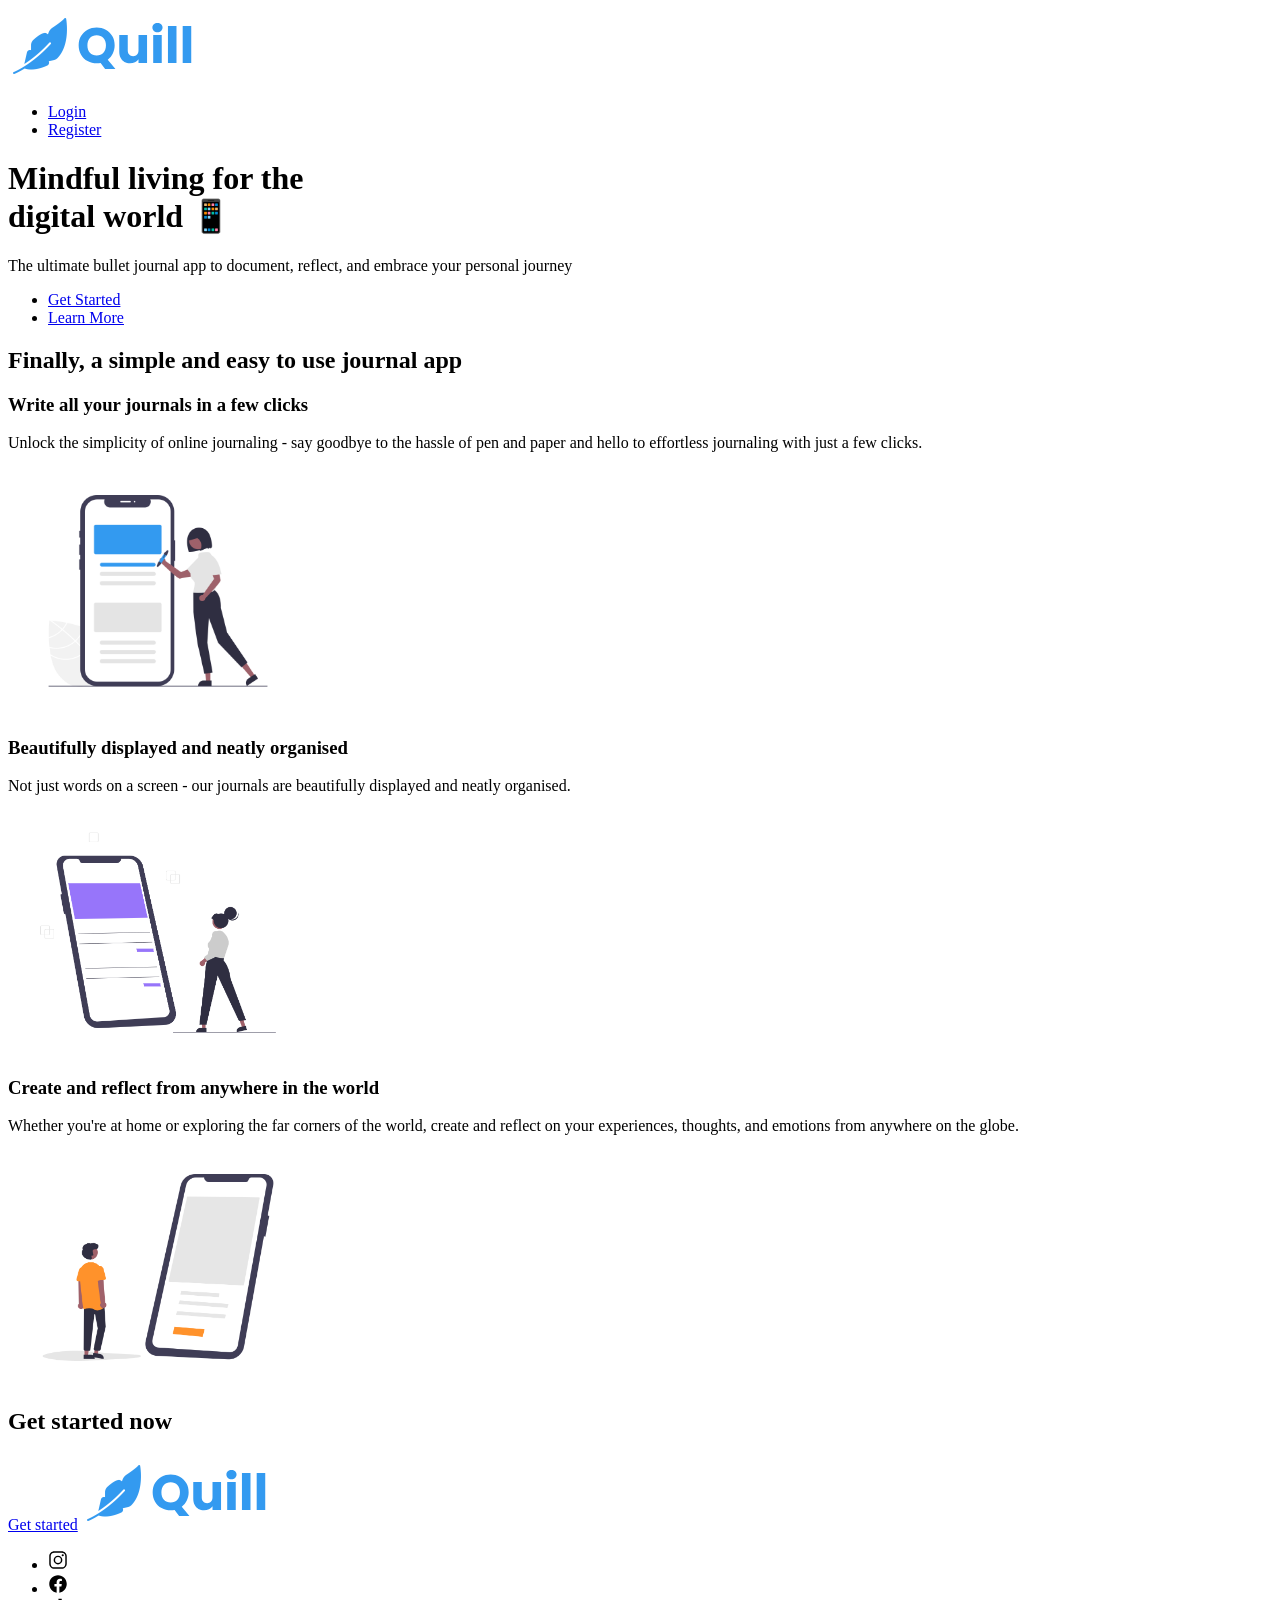
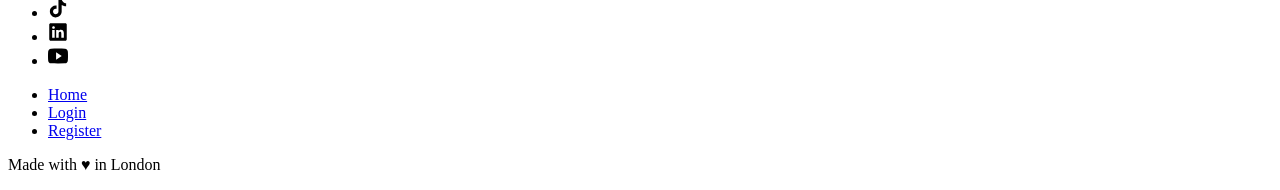
==== index.html @ 33445226 "adding everything done so far" ====
<!DOCTYPE html>
<html lang="en">
<head>
    <meta charset="UTF-8">
    <meta name="viewport" content="width=device-width, initial-scale=1.0">
    <title>Quill</title>
</head>
<body>
    <!-- NAVIGATION -->

    <a href="index.html"><img src="images/quill.svg" alt="Quill logo"></a>
    <ul id="navigation">
        <li><a href="login.html">Login</a></li>
        <li><a href="register.html">Register</a></li>
    </ul>

    <!-- HERO SECTION -->
    <h1>Mindful living for the <br> digital world 📱</h1>
    <p>The ultimate bullet journal app to document, reflect, and embrace your personal journey</p>
    <ul>
        <li><a href="register.html">Get Started</a></li>
        <li><a href="#features">Learn More</a></li>
    </ul>
    
    <!-- FEATURES SECTION -->
    <h2 id="features">Finally, a simple and easy to use journal app</h2>

    <h3>Write all your journals in a few clicks</h3>
    <p>Unlock the simplicity of online journaling - say goodbye to the hassle of pen and paper and hello to effortless journaling with just a few clicks.</p>
    <img src="images/features-1.png" alt="Simple online journaling" width="300">

    <h3>Beautifully displayed and neatly organised</h3>
    <p>Not just words on a screen - our journals are beautifully displayed and neatly organised.</p>
    <img src="images/features-2.png" alt="Beautifully displayed journals" width="300">

    <h3>Create and reflect from anywhere in the world</h3>
    <p>Whether you're at home or exploring the far corners of the world, create and reflect on your experiences, thoughts, and emotions from anywhere on the globe.</p>
    <img src="images/features-3.png" alt="Create journals anywhere" width="300">

    <!-- CTA SECTION -->
    <h2>Get started now</h2>
    <a href="register.html">Get started</a>

    <!-- FOOTER -->

    <a href="index.html"><img src="images/quill.svg" alt="Quill logo"></a>
    <!-- Add in social media icons later -->
    <ul>
        <li><a href="https://www.instagram.com"><img src="images/instagram.svg" alt="Instagram logo" width="20"></a></li>
        <li><a href="https://www.facebook.com"><img src="images/facebook.svg" alt="Facebook logo" width="20"></a></li>
        <li><a href="https:/www.tiktok.com"><img src="images/tiktok.svg" alt="TikTok logo" width="20"></a></li>
        <li><a href="https://www.linkedin.com"><img src="images/linkedin.svg" alt="LinkedIn logo" width="20"></a></li>
        <li><a href="https://www.youtube.com"><img src="images/youtube.svg" alt="YouTube logo" width="20"></a></li>
    </ul>
    <ul>
        <li><a href="index.html">Home</a></li>
        <li><a href="login.html">Login</a></li>
        <li><a href="register.html">Register</a></li>
    </ul>
    <p>Made with ♥︎ in London</p>
</body>
</html>
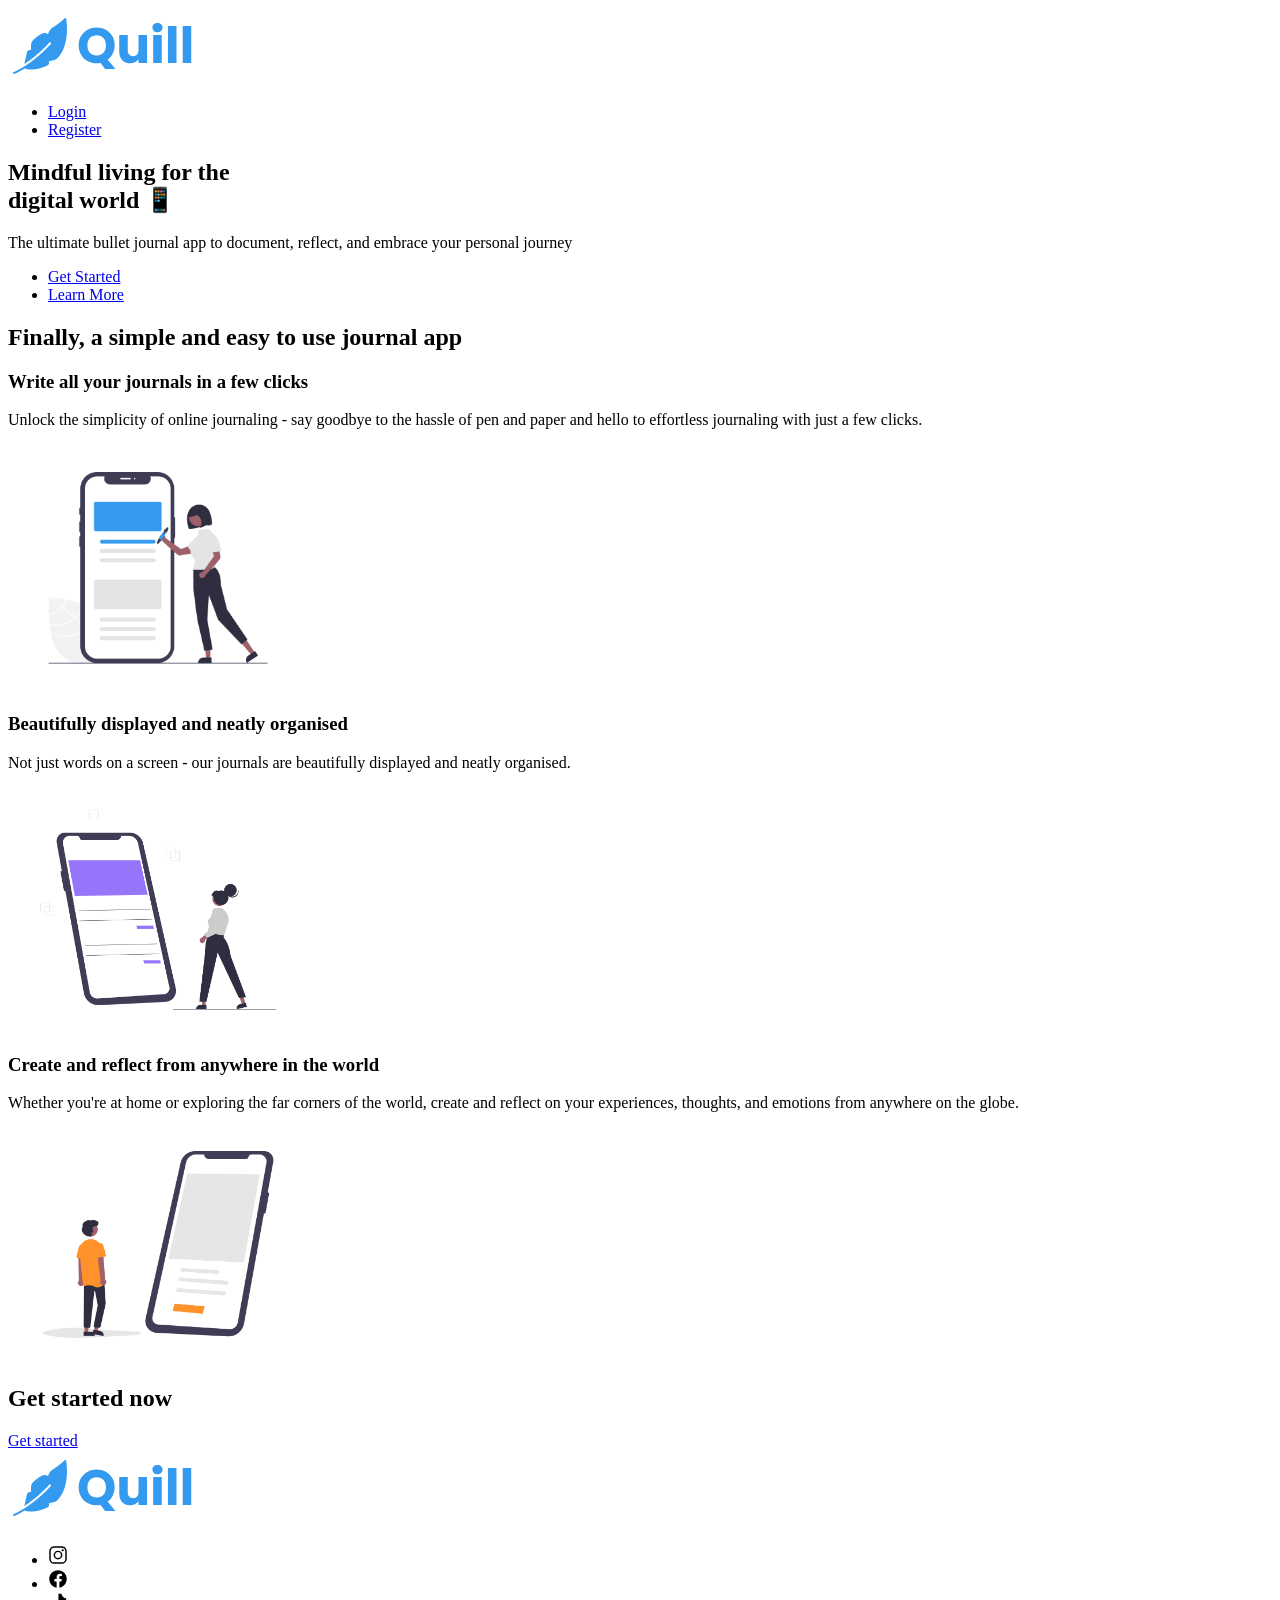
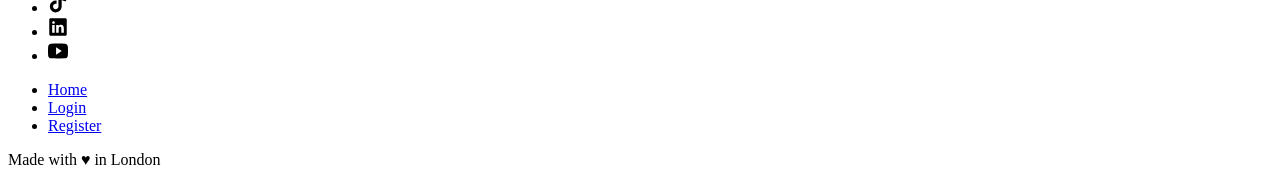
==== commit 8b066500: "added containers because for some reason they weren't there before" ====
--- a/index.html
+++ b/index.html
@@ -6,57 +6,75 @@
     <title>Quill</title>
 </head>
 <body>
-    <!-- NAVIGATION -->
+    <header>
+        <!-- NAVIGATION -->
+        <nav>
+            <a href="index.html"><img src="images/quill.svg" alt="Quill logo"></a>
+            <ul id="navigation">
+                <li><a href="login.html">Login</a></li>
+                <li><a href="register.html">Register</a></li>
+            </ul>
+        </nav>
+    
+        <!-- HERO SECTION -->
+         <section>
+            <h1><span>Mindful living</span> for the <br> digital world 📱</h1>
+            <p>The ultimate bullet journal app to document, reflect, and embrace your personal journey</p>
+            <ul>
+                <li><a href="register.html">Get Started</a></li>
+                <li><a href="#features">Learn More</a></li>
+            </ul>
+         </section>
+    </header>
 
-    <a href="index.html"><img src="images/quill.svg" alt="Quill logo"></a>
-    <ul id="navigation">
-        <li><a href="login.html">Login</a></li>
-        <li><a href="register.html">Register</a></li>
-    </ul>
+    <main>
+        <!-- FEATURES SECTION -->
+        <section>
+            <h2 id="features">Finally, a <span>simple and easy</span> to use journal app</h2>
 
-    <!-- HERO SECTION -->
-    <h1>Mindful living for the <br> digital world 📱</h1>
-    <p>The ultimate bullet journal app to document, reflect, and embrace your personal journey</p>
-    <ul>
-        <li><a href="register.html">Get Started</a></li>
-        <li><a href="#features">Learn More</a></li>
-    </ul>
-    
-    <!-- FEATURES SECTION -->
-    <h2 id="features">Finally, a simple and easy to use journal app</h2>
+            <div>
+                <h3>Write all your journals in a few clicks</h3>
+                <p>Unlock the simplicity of online journaling - say goodbye to the hassle of pen and paper and hello to effortless journaling with just a few clicks.</p>
+                <img src="images/features-1.png" alt="Simple online journaling" width="300">
+            </div>
+            <div>
+                <h3>Beautifully displayed and neatly organised</h3>
+                <p>Not just words on a screen - our journals are beautifully displayed and neatly organised.</p>
+                <img src="images/features-2.png" alt="Beautifully displayed journals" width="300">
+            </div>
+            <div>
+                <h3>Create and reflect from anywhere in the world</h3>
+                <p>Whether you're at home or exploring the far corners of the world, create and reflect on your experiences, thoughts, and emotions from anywhere on the globe.</p>
+                <img src="images/features-3.png" alt="Create journals anywhere" width="300">
+            </div>
 
-    <h3>Write all your journals in a few clicks</h3>
-    <p>Unlock the simplicity of online journaling - say goodbye to the hassle of pen and paper and hello to effortless journaling with just a few clicks.</p>
-    <img src="images/features-1.png" alt="Simple online journaling" width="300">
+        </section>
 
-    <h3>Beautifully displayed and neatly organised</h3>
-    <p>Not just words on a screen - our journals are beautifully displayed and neatly organised.</p>
-    <img src="images/features-2.png" alt="Beautifully displayed journals" width="300">
-
-    <h3>Create and reflect from anywhere in the world</h3>
-    <p>Whether you're at home or exploring the far corners of the world, create and reflect on your experiences, thoughts, and emotions from anywhere on the globe.</p>
-    <img src="images/features-3.png" alt="Create journals anywhere" width="300">
-
-    <!-- CTA SECTION -->
-    <h2>Get started now</h2>
-    <a href="register.html">Get started</a>
+        <!-- CTA SECTION -->
+        <section>
+            <h2>Get started now</h2>
+            <a href="register.html">Get started</a>
+        </section>
+    </main>
 
     <!-- FOOTER -->
+     <footer>
+        <a href="index.html"><img src="images/quill.svg" alt="Quill logo"></a>
 
-    <a href="index.html"><img src="images/quill.svg" alt="Quill logo"></a>
-    <!-- Add in social media icons later -->
-    <ul>
-        <li><a href="https://www.instagram.com"><img src="images/instagram.svg" alt="Instagram logo" width="20"></a></li>
-        <li><a href="https://www.facebook.com"><img src="images/facebook.svg" alt="Facebook logo" width="20"></a></li>
-        <li><a href="https:/www.tiktok.com"><img src="images/tiktok.svg" alt="TikTok logo" width="20"></a></li>
-        <li><a href="https://www.linkedin.com"><img src="images/linkedin.svg" alt="LinkedIn logo" width="20"></a></li>
-        <li><a href="https://www.youtube.com"><img src="images/youtube.svg" alt="YouTube logo" width="20"></a></li>
-    </ul>
-    <ul>
-        <li><a href="index.html">Home</a></li>
-        <li><a href="login.html">Login</a></li>
-        <li><a href="register.html">Register</a></li>
-    </ul>
-    <p>Made with ♥︎ in London</p>
+        <ul>
+            <li><a href="https://www.instagram.com"><img src="images/instagram.svg" alt="Instagram logo" width="20"></a></li>
+            <li><a href="https://www.facebook.com"><img src="images/facebook.svg" alt="Facebook logo" width="20"></a></li>
+            <li><a href="https:/www.tiktok.com"><img src="images/tiktok.svg" alt="TikTok logo" width="20"></a></li>
+            <li><a href="https://www.linkedin.com"><img src="images/linkedin.svg" alt="LinkedIn logo" width="20"></a></li>
+            <li><a href="https://www.youtube.com"><img src="images/youtube.svg" alt="YouTube logo" width="20"></a></li>
+        </ul>
+        <ul>
+            <li><a href="index.html">Home</a></li>
+            <li><a href="login.html">Login</a></li>
+            <li><a href="register.html">Register</a></li>
+        </ul>
+        
+        <p>Made with ♥︎ in London</p>
+     </footer>
 </body>
 </html>
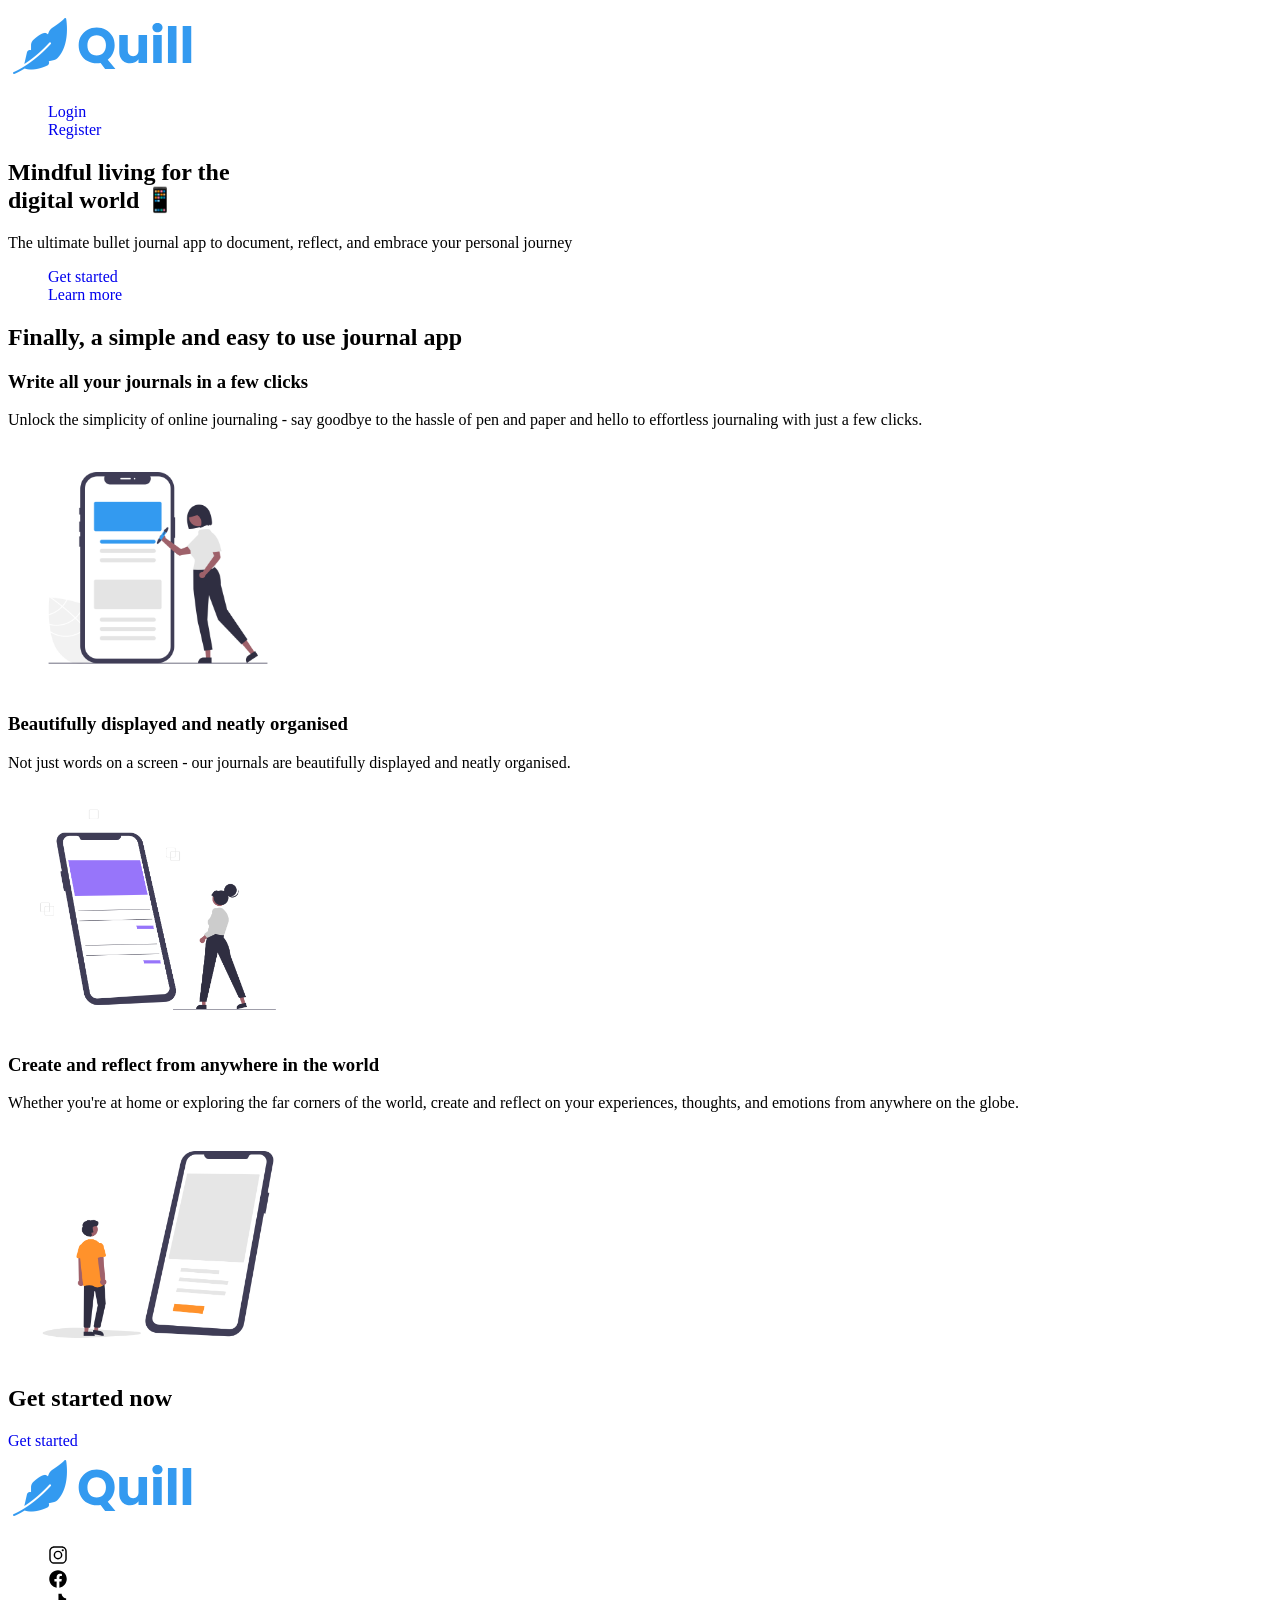
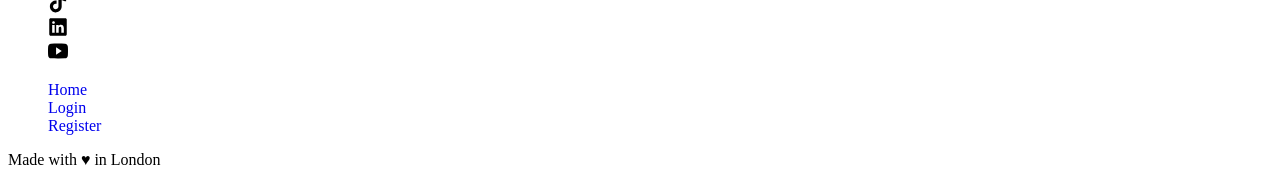
==== commit da5f2a67: "Added CSS for font weight" ====
--- a/index.html
+++ b/index.html
@@ -3,6 +3,7 @@
 <head>
     <meta charset="UTF-8">
     <meta name="viewport" content="width=device-width, initial-scale=1.0">
+    <link rel="stylesheet" href="app.css">
     <title>Quill</title>
 </head>
 <body>
@@ -21,8 +22,8 @@
             <h1><span>Mindful living</span> for the <br> digital world 📱</h1>
             <p>The ultimate bullet journal app to document, reflect, and embrace your personal journey</p>
             <ul>
-                <li><a href="register.html">Get Started</a></li>
-                <li><a href="#features">Learn More</a></li>
+                <li><a href="register.html">Get started</a></li>
+                <li><a href="#features">Learn more</a></li>
             </ul>
          </section>
     </header>
@@ -47,7 +48,6 @@
                 <p>Whether you're at home or exploring the far corners of the world, create and reflect on your experiences, thoughts, and emotions from anywhere on the globe.</p>
                 <img src="images/features-3.png" alt="Create journals anywhere" width="300">
             </div>
-
         </section>
 
         <!-- CTA SECTION -->
--- a/app.css
+++ b/app.css
@@ -0,0 +1,24 @@
+h1 {
+    font-weight: 700;
+}
+
+h2 {
+    font-weight: 700;
+}
+
+h3 {
+    font-weight: 700;
+}
+
+p {
+    font-weight: 400;
+}
+
+a {
+    font-weight: 400;
+    text-decoration: none;
+}
+
+ul {
+    list-style: none;
+}
